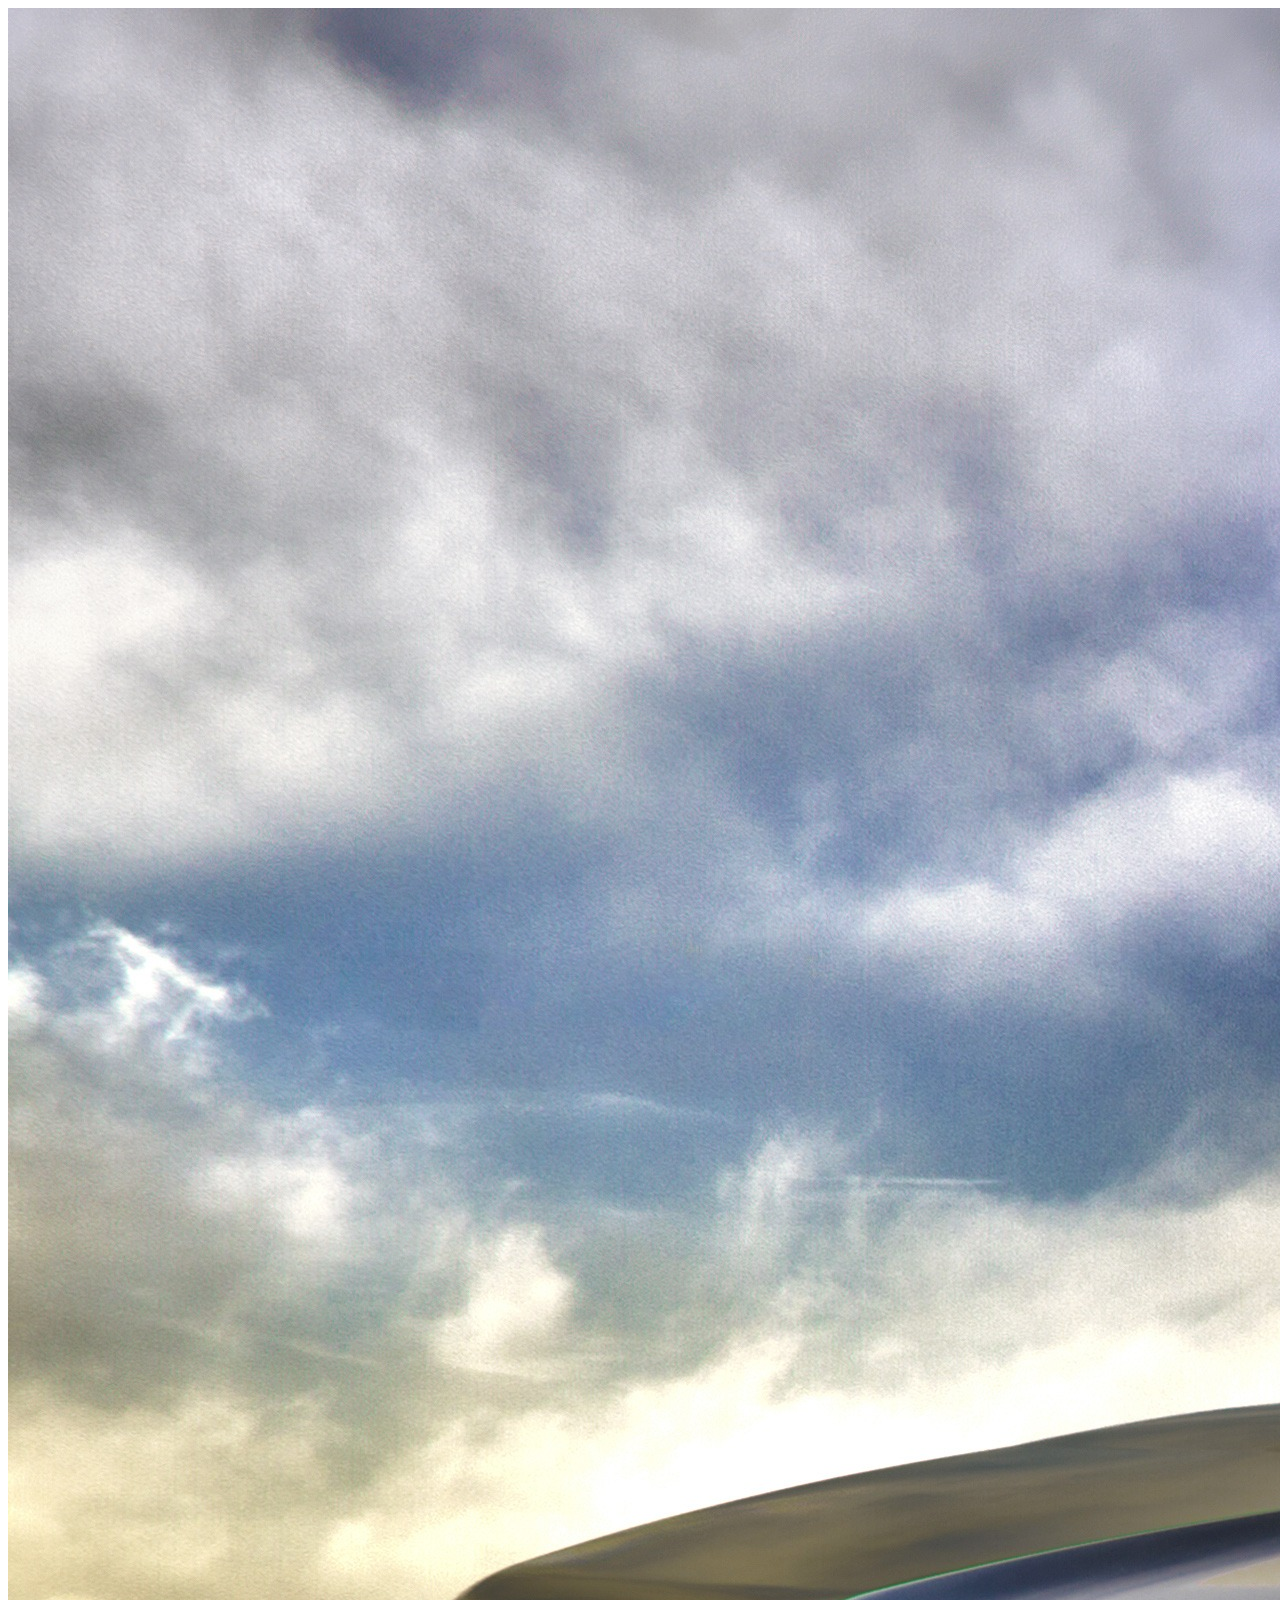
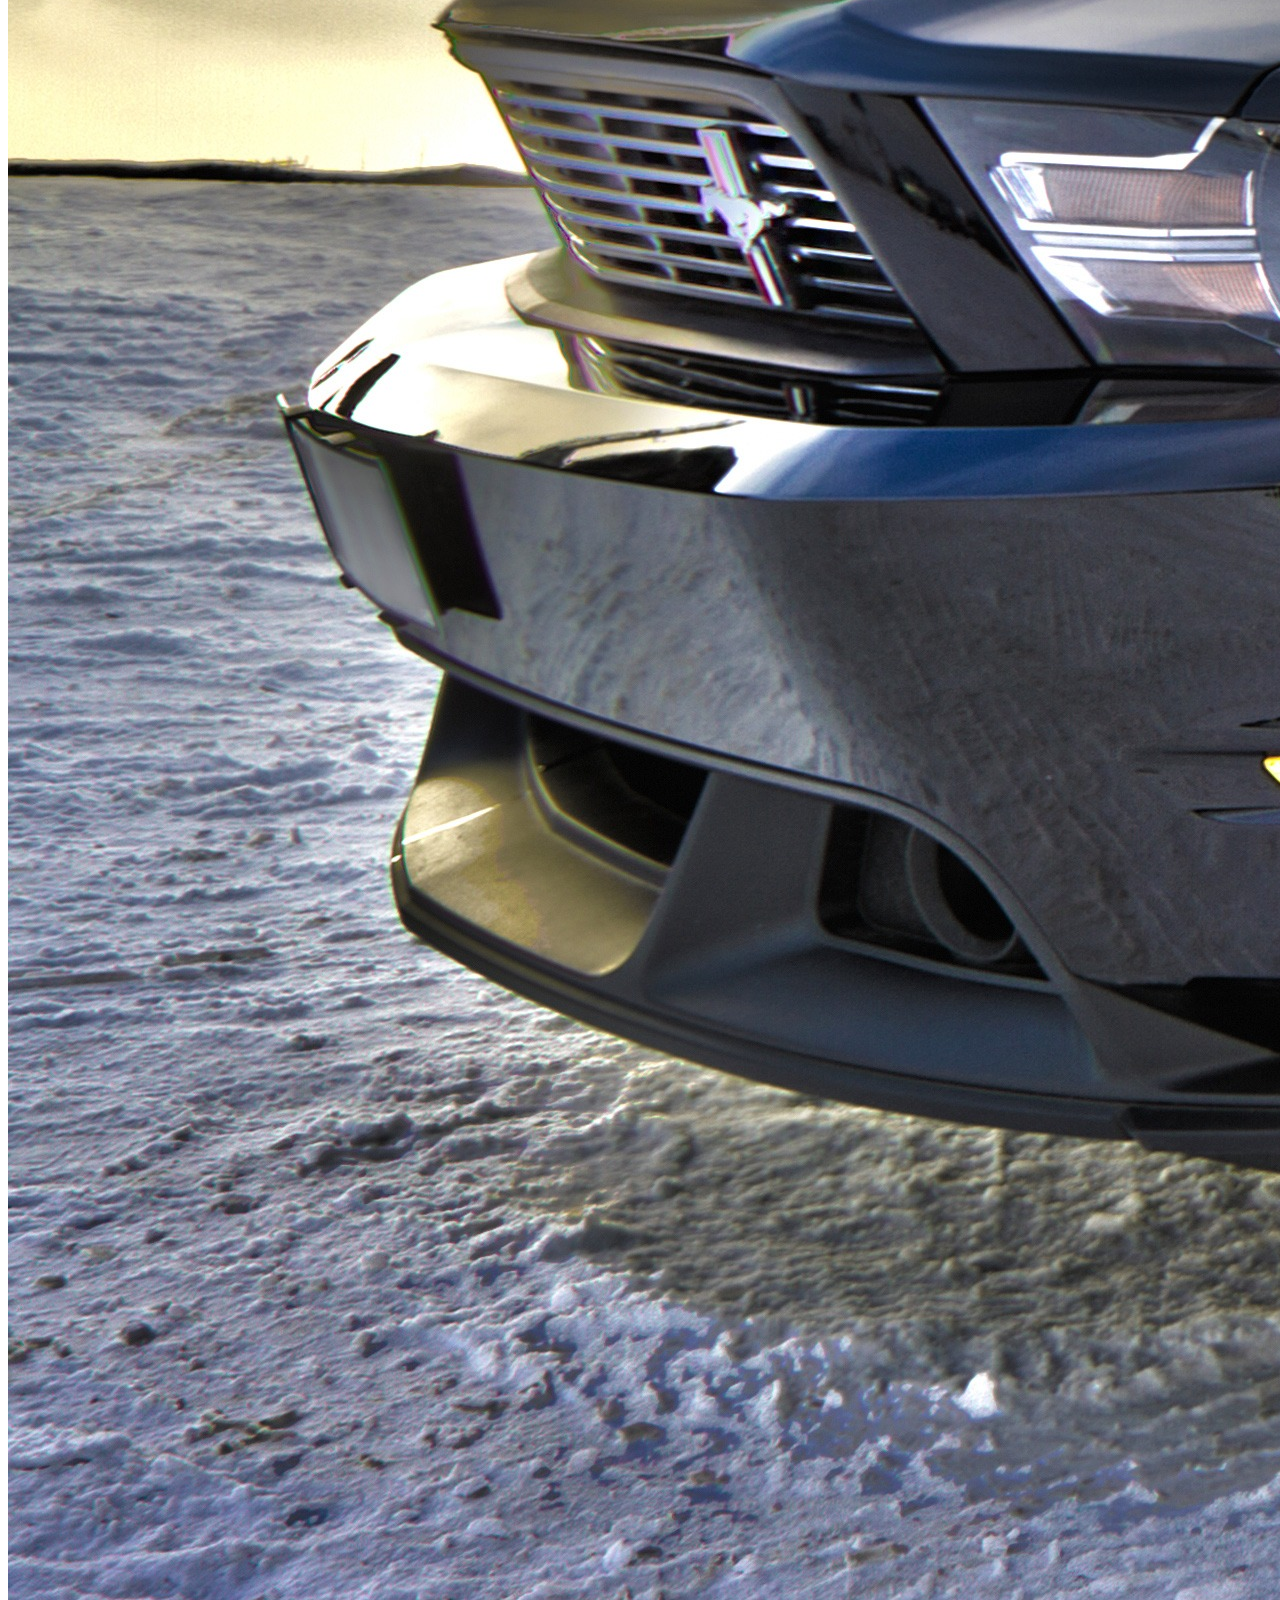
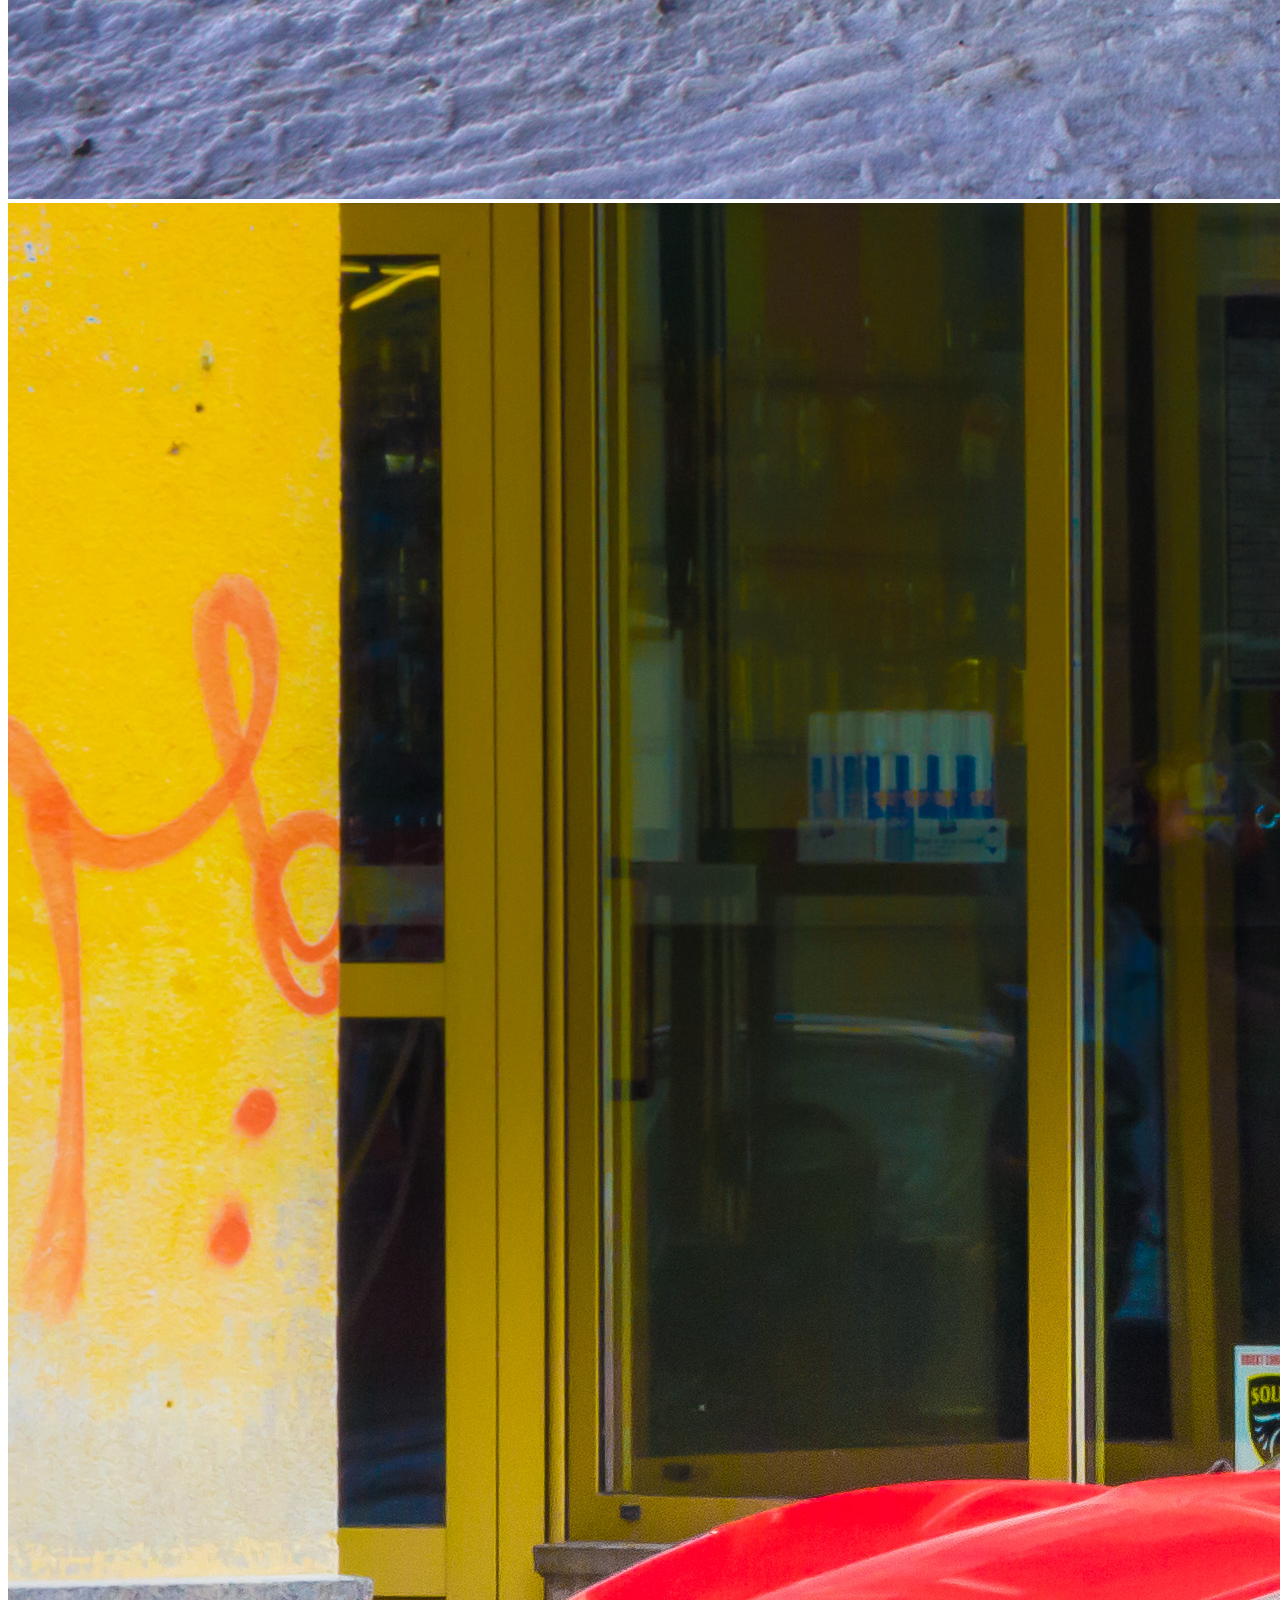
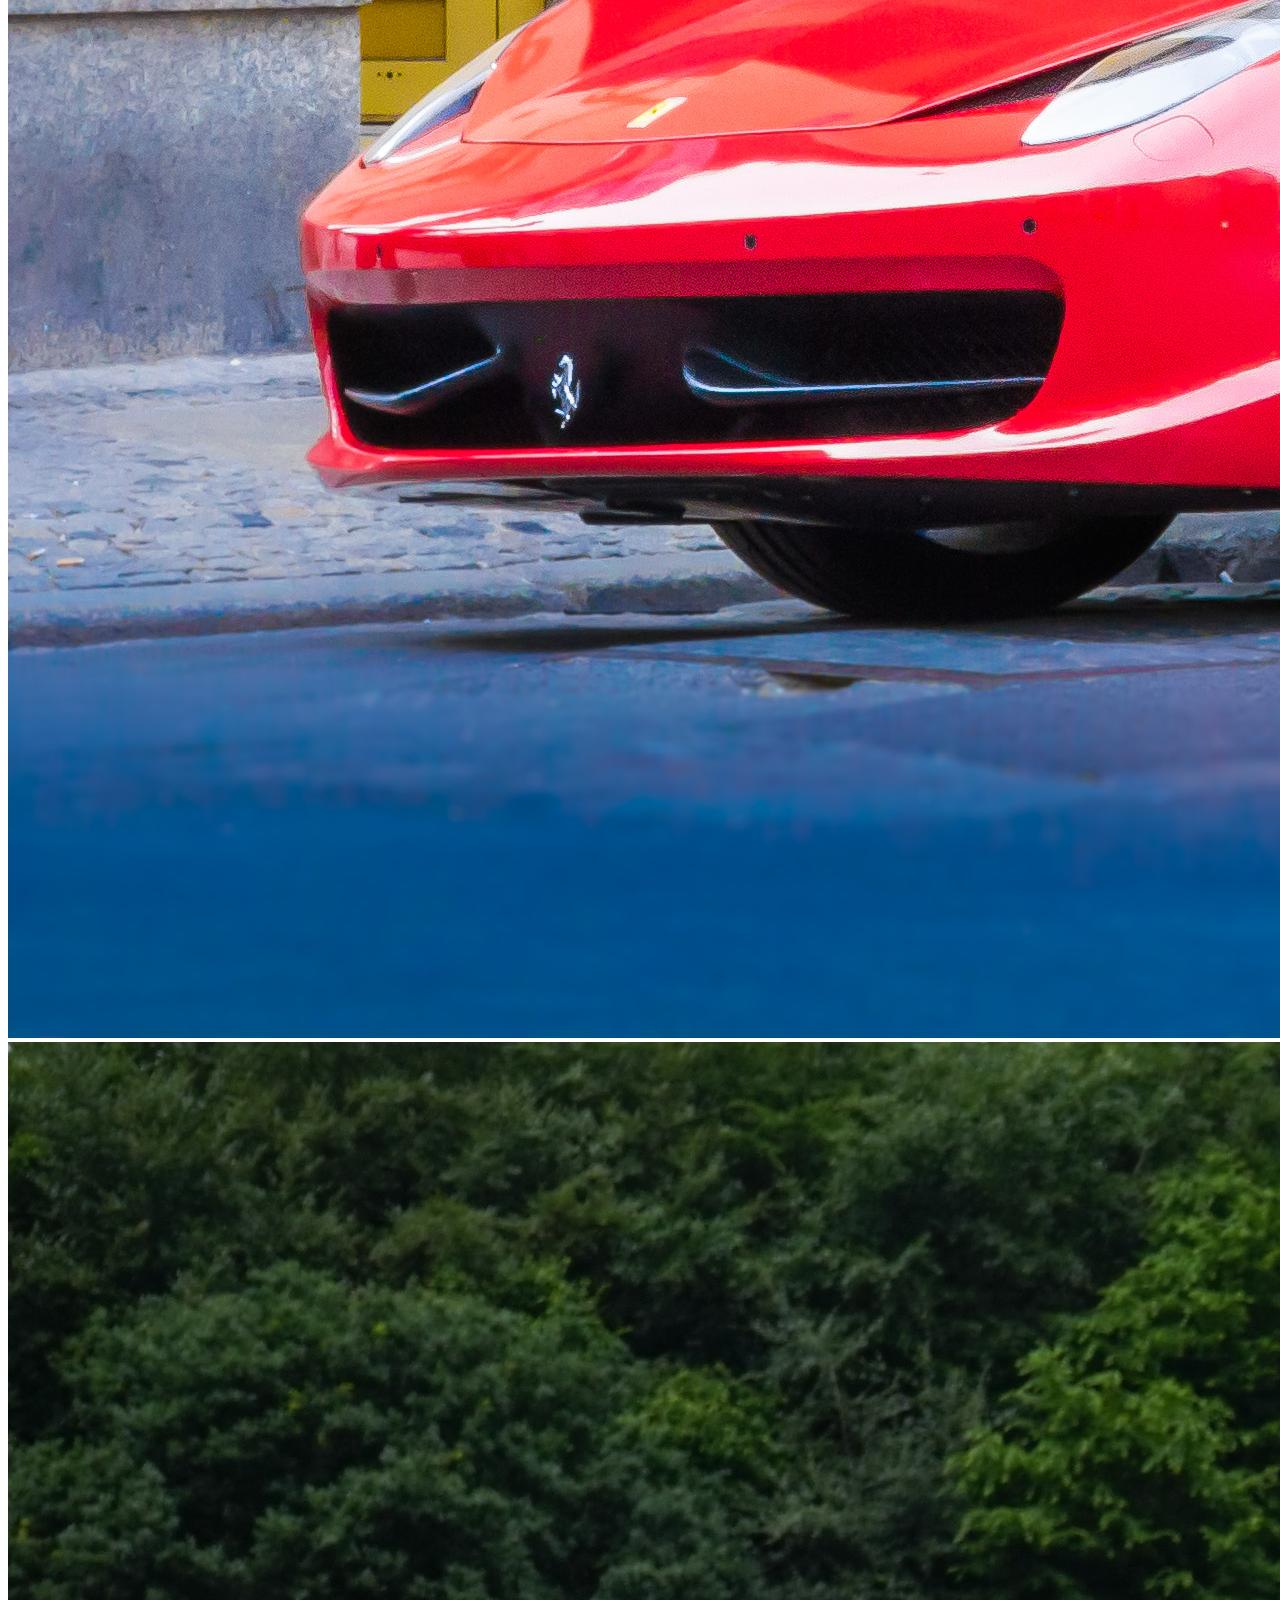
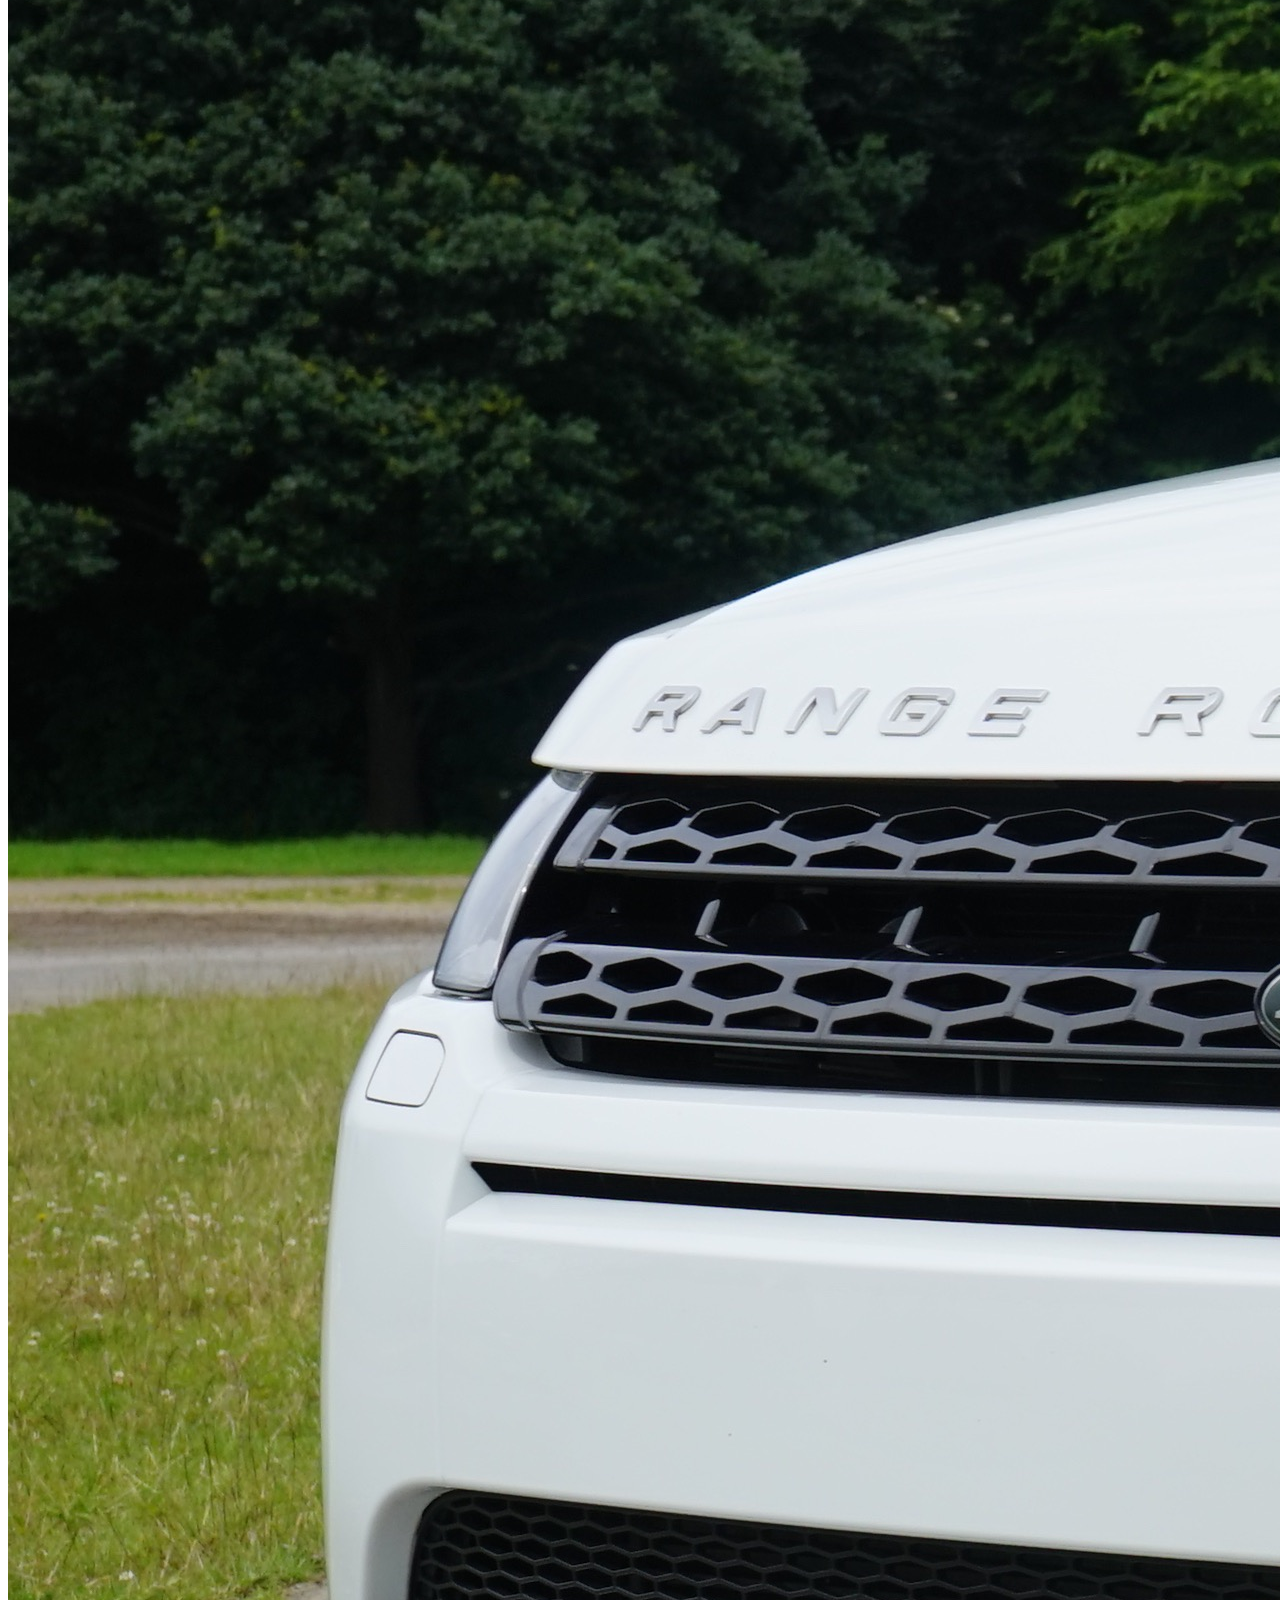
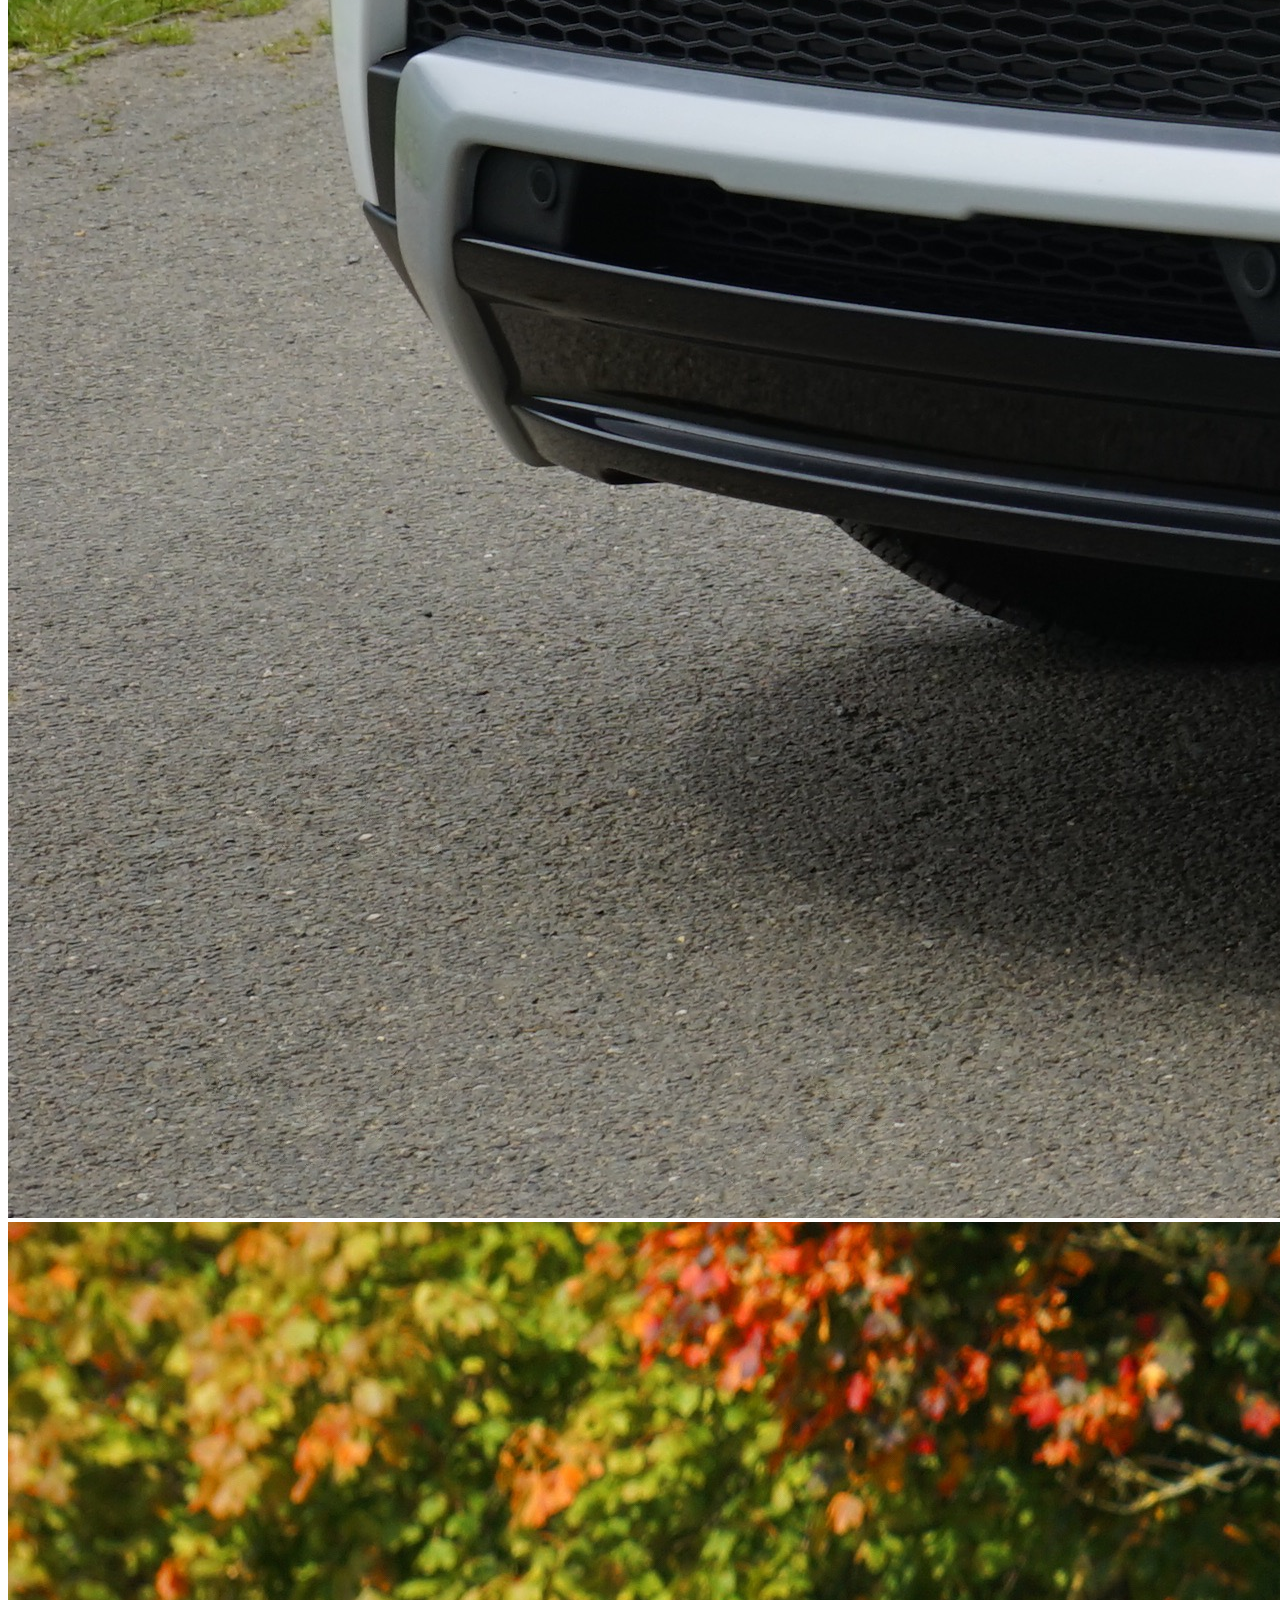
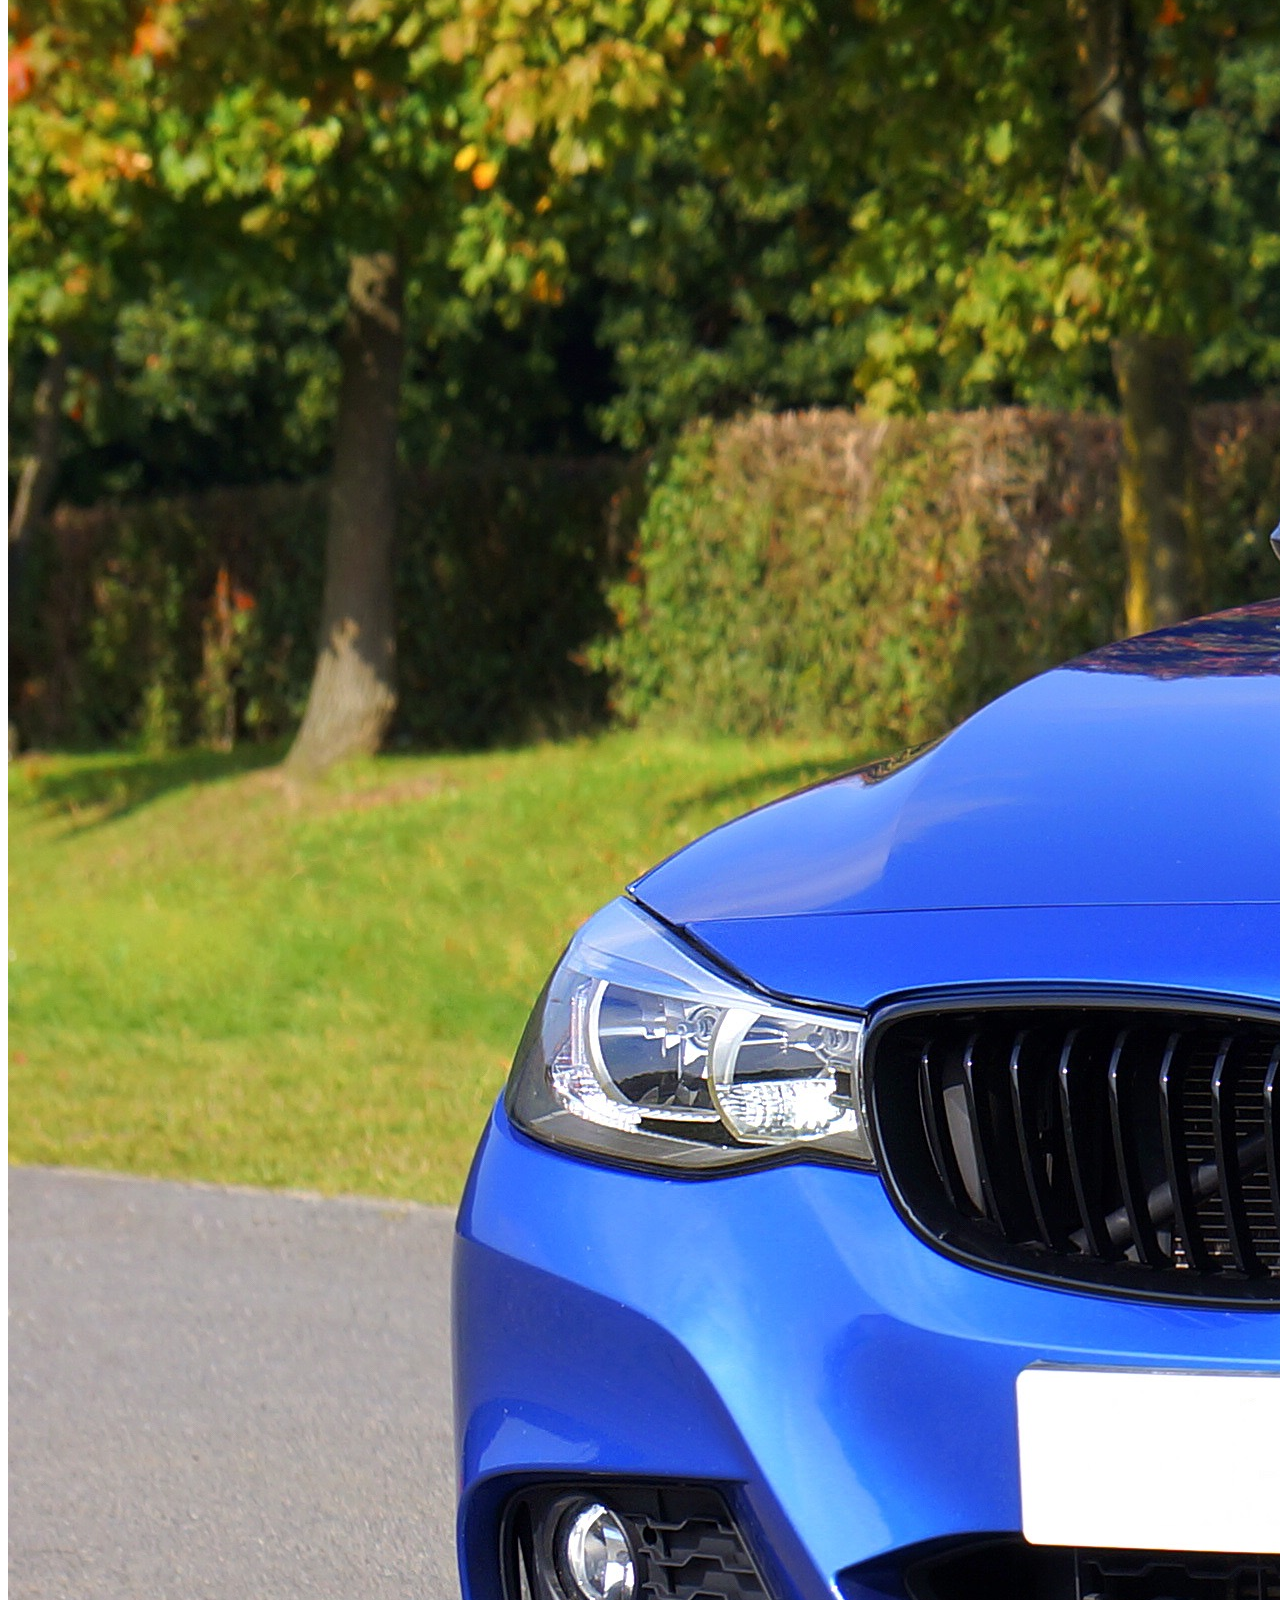
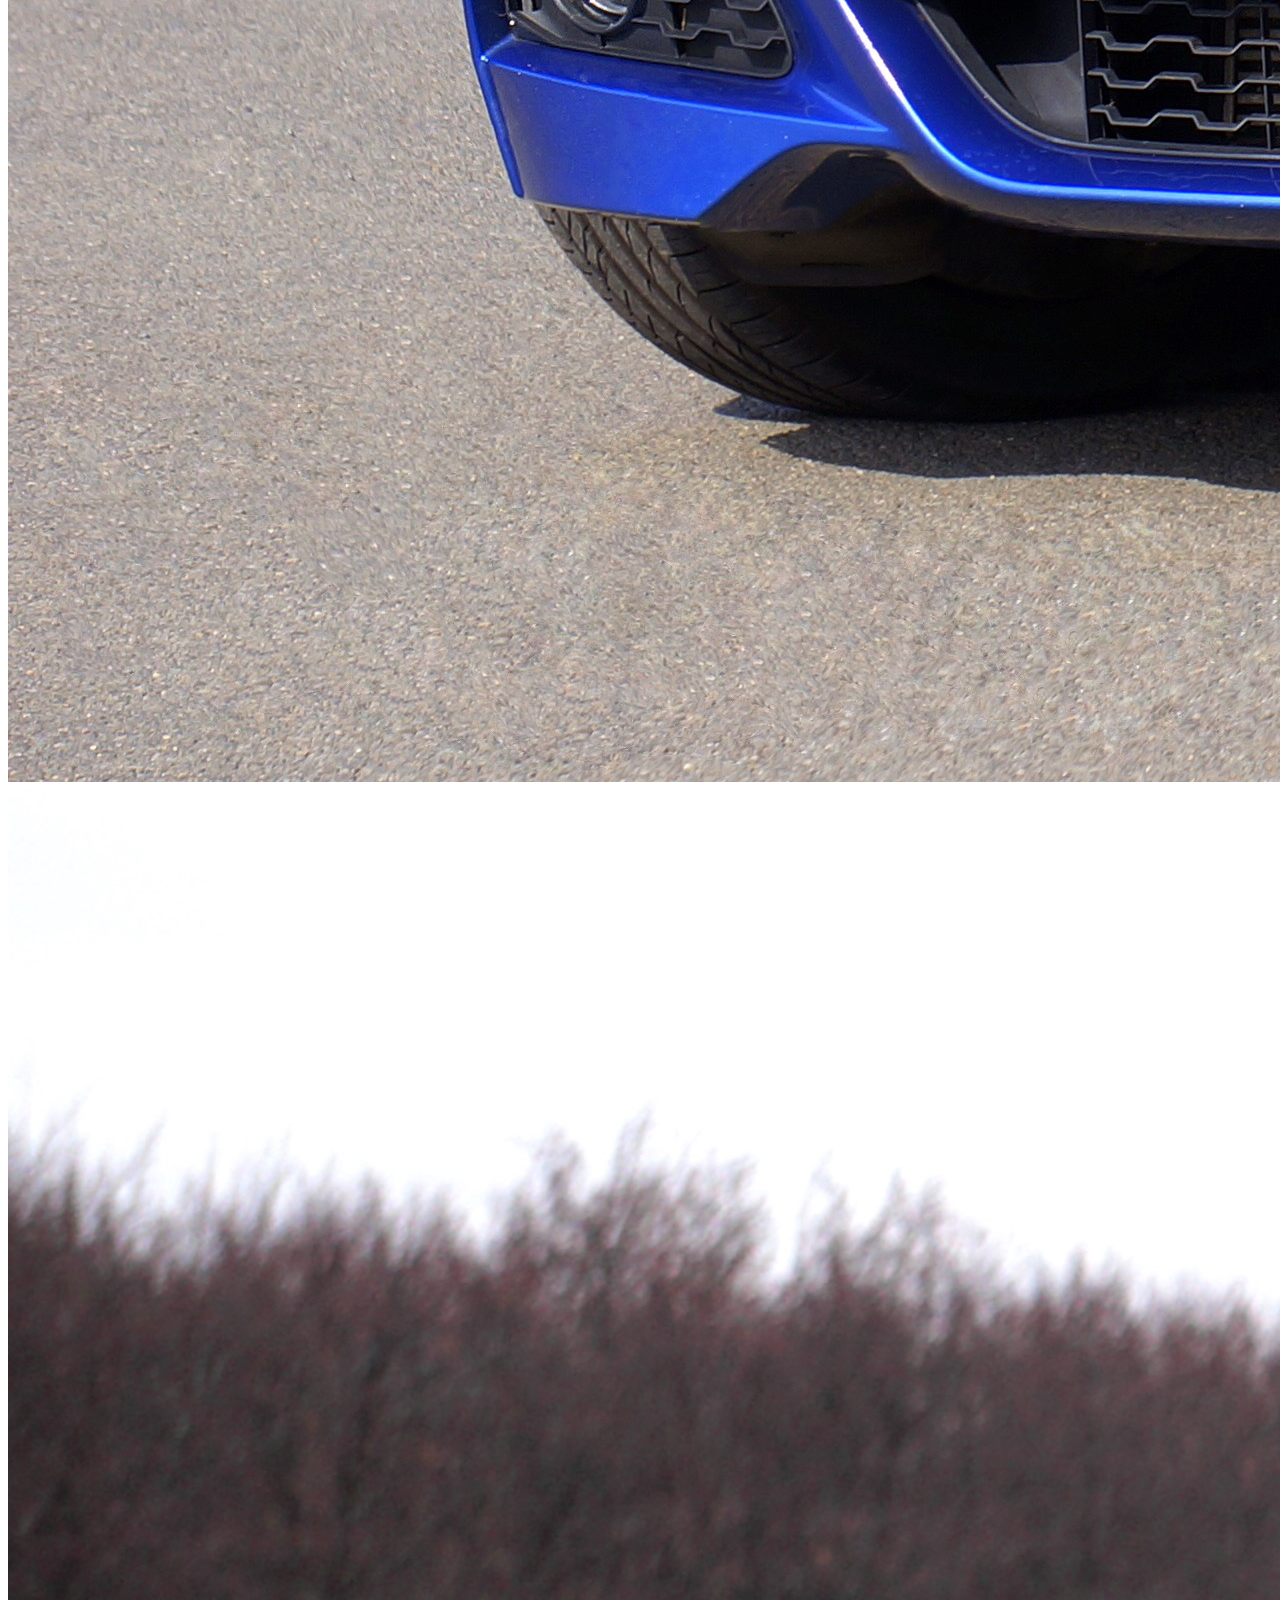
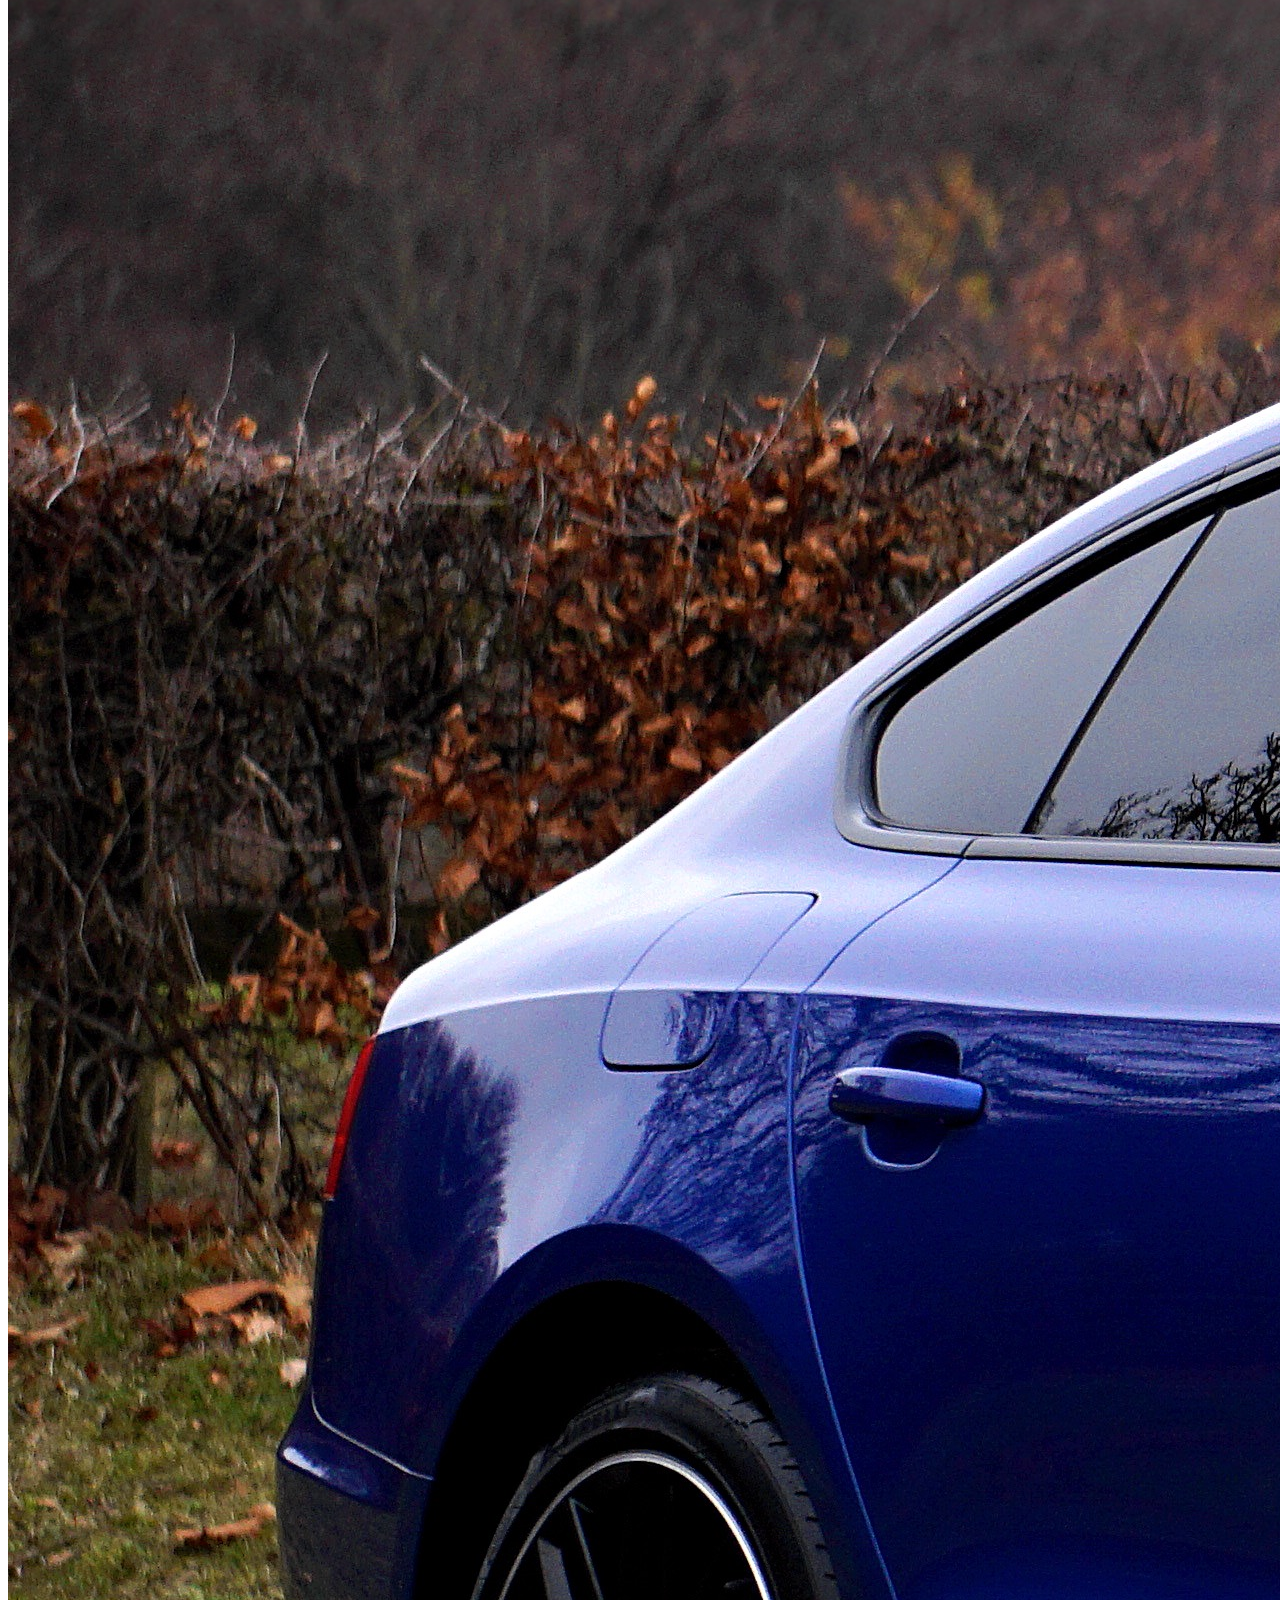
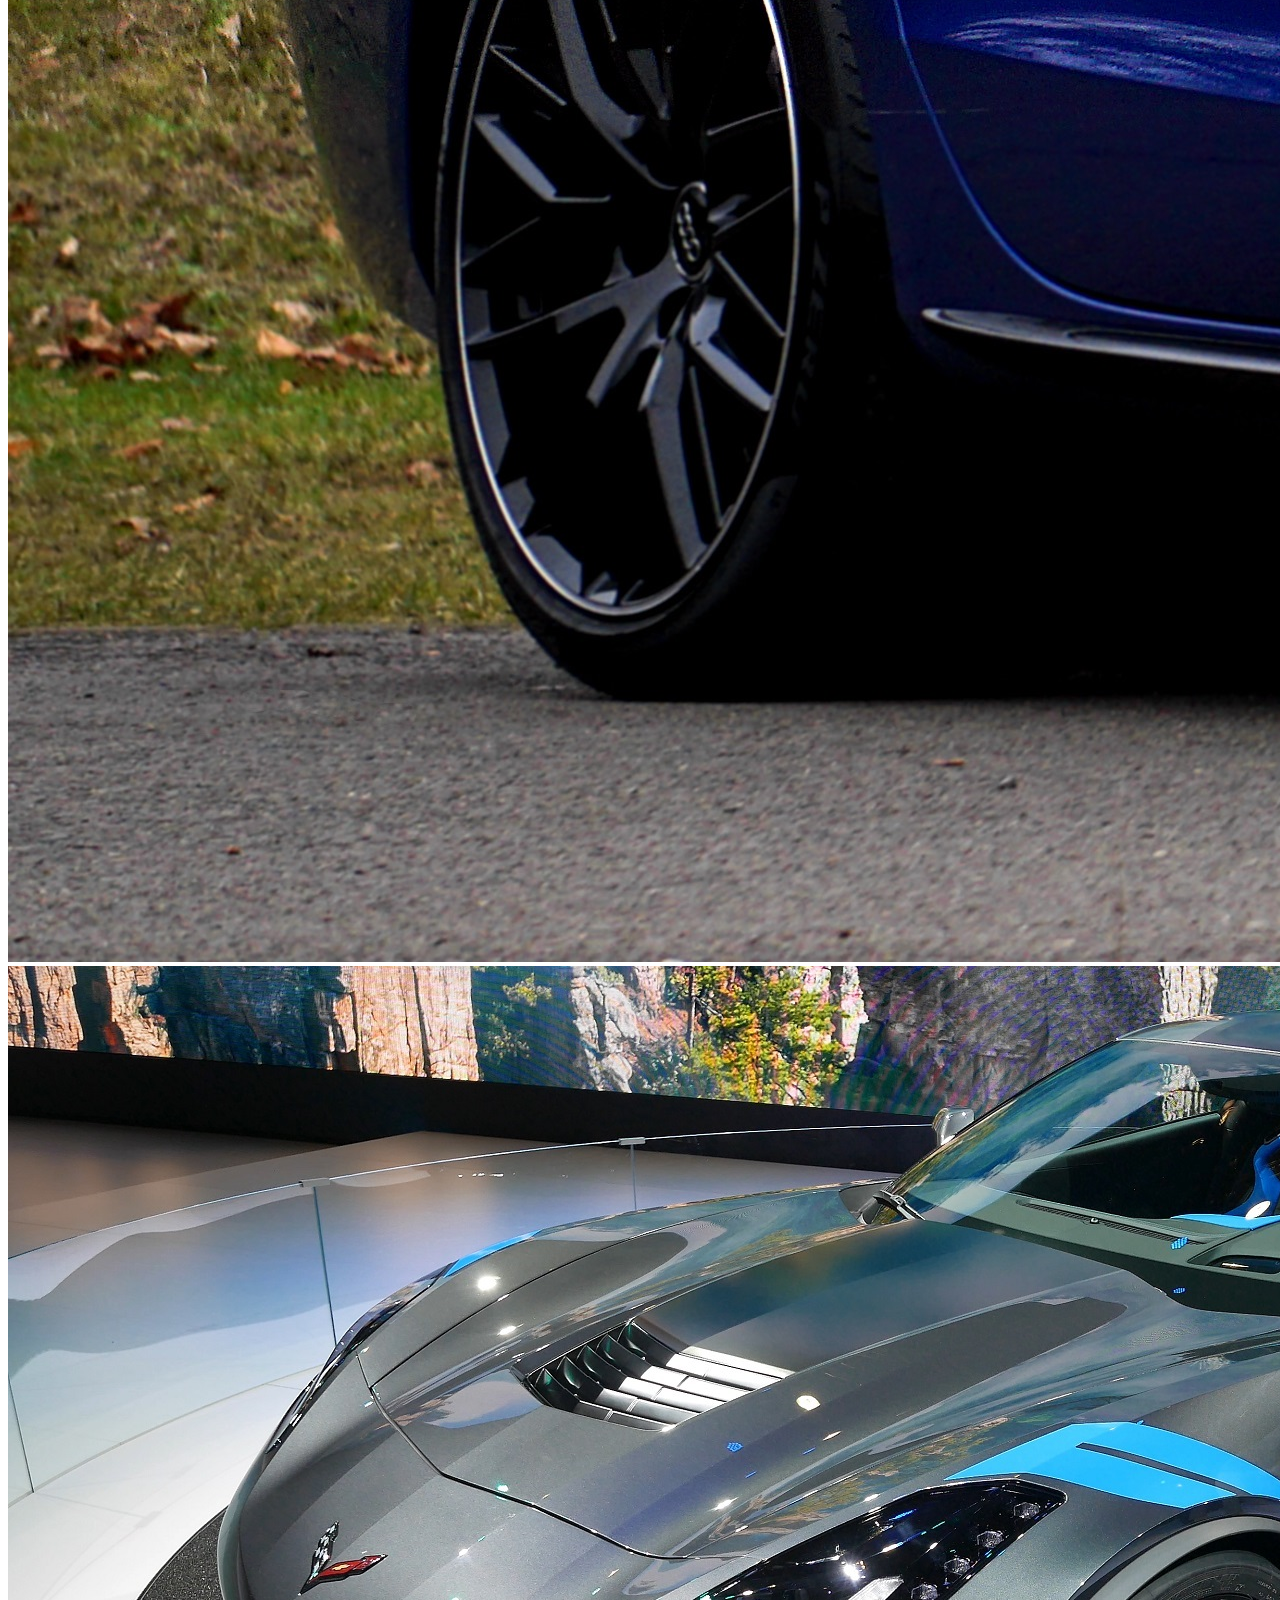
==== views/cars.html @ 50d8c347 "initial commit" ====
<!DOCTYPE html>
<html lang="en">
<head>
	<meta charset="UTF-8">
	<meta name="viewport" content="width=device-width, initial-scale=1.0">
	<meta http-equiv="X-UA-Compatible" content="ie=edge">
	<link rel="stylesheet" href="/stylesheets/styles">
	<title>Cars</title>
</head>
<body>
	<img src="/images/car1.jpeg" alt="cool car">
	<img src="/images/car2.jpeg" alt="cool car">
	<img src="/images/car3.jpeg" alt="cool car">
	<img src="/images/car4.jpeg" alt="cool car">
	<img src="/images/car5.jpeg" alt="cool car">
	<img src="/images/car6.jpeg" alt="cool car">
</body>
</html>
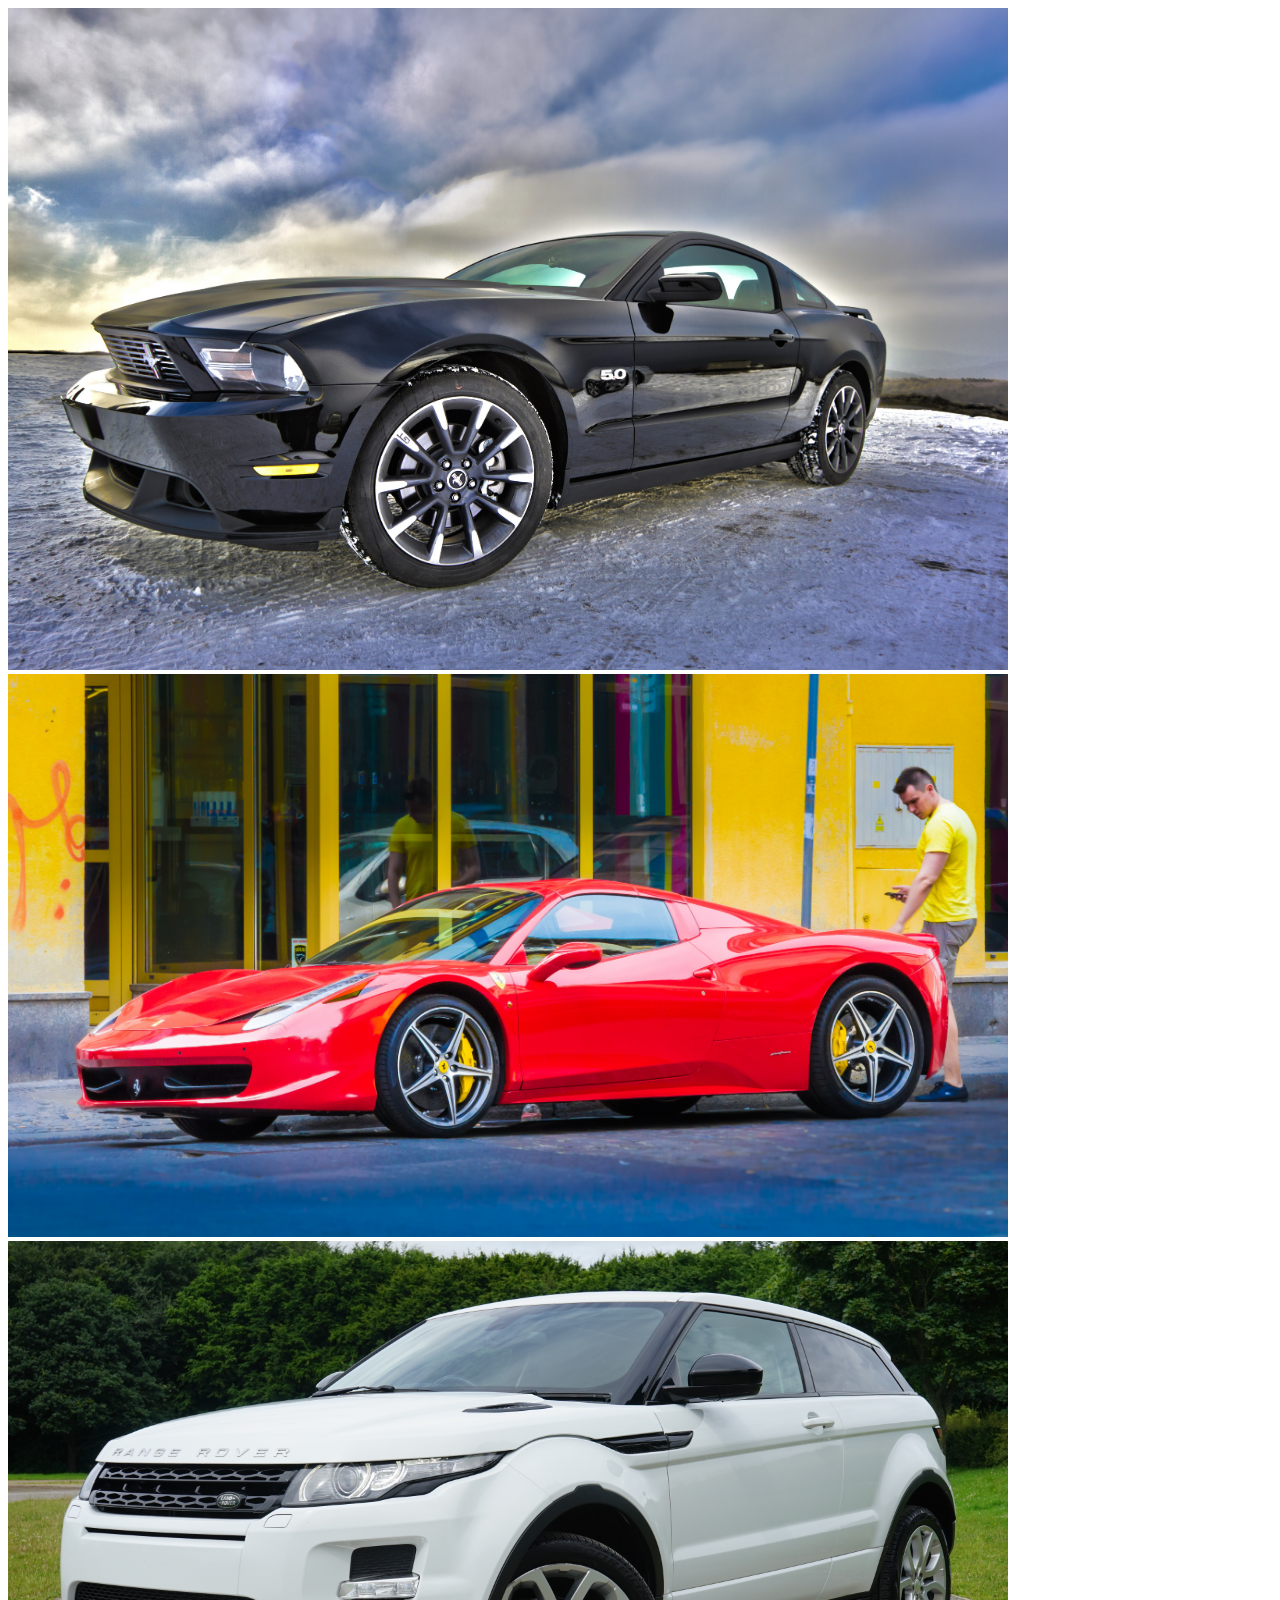
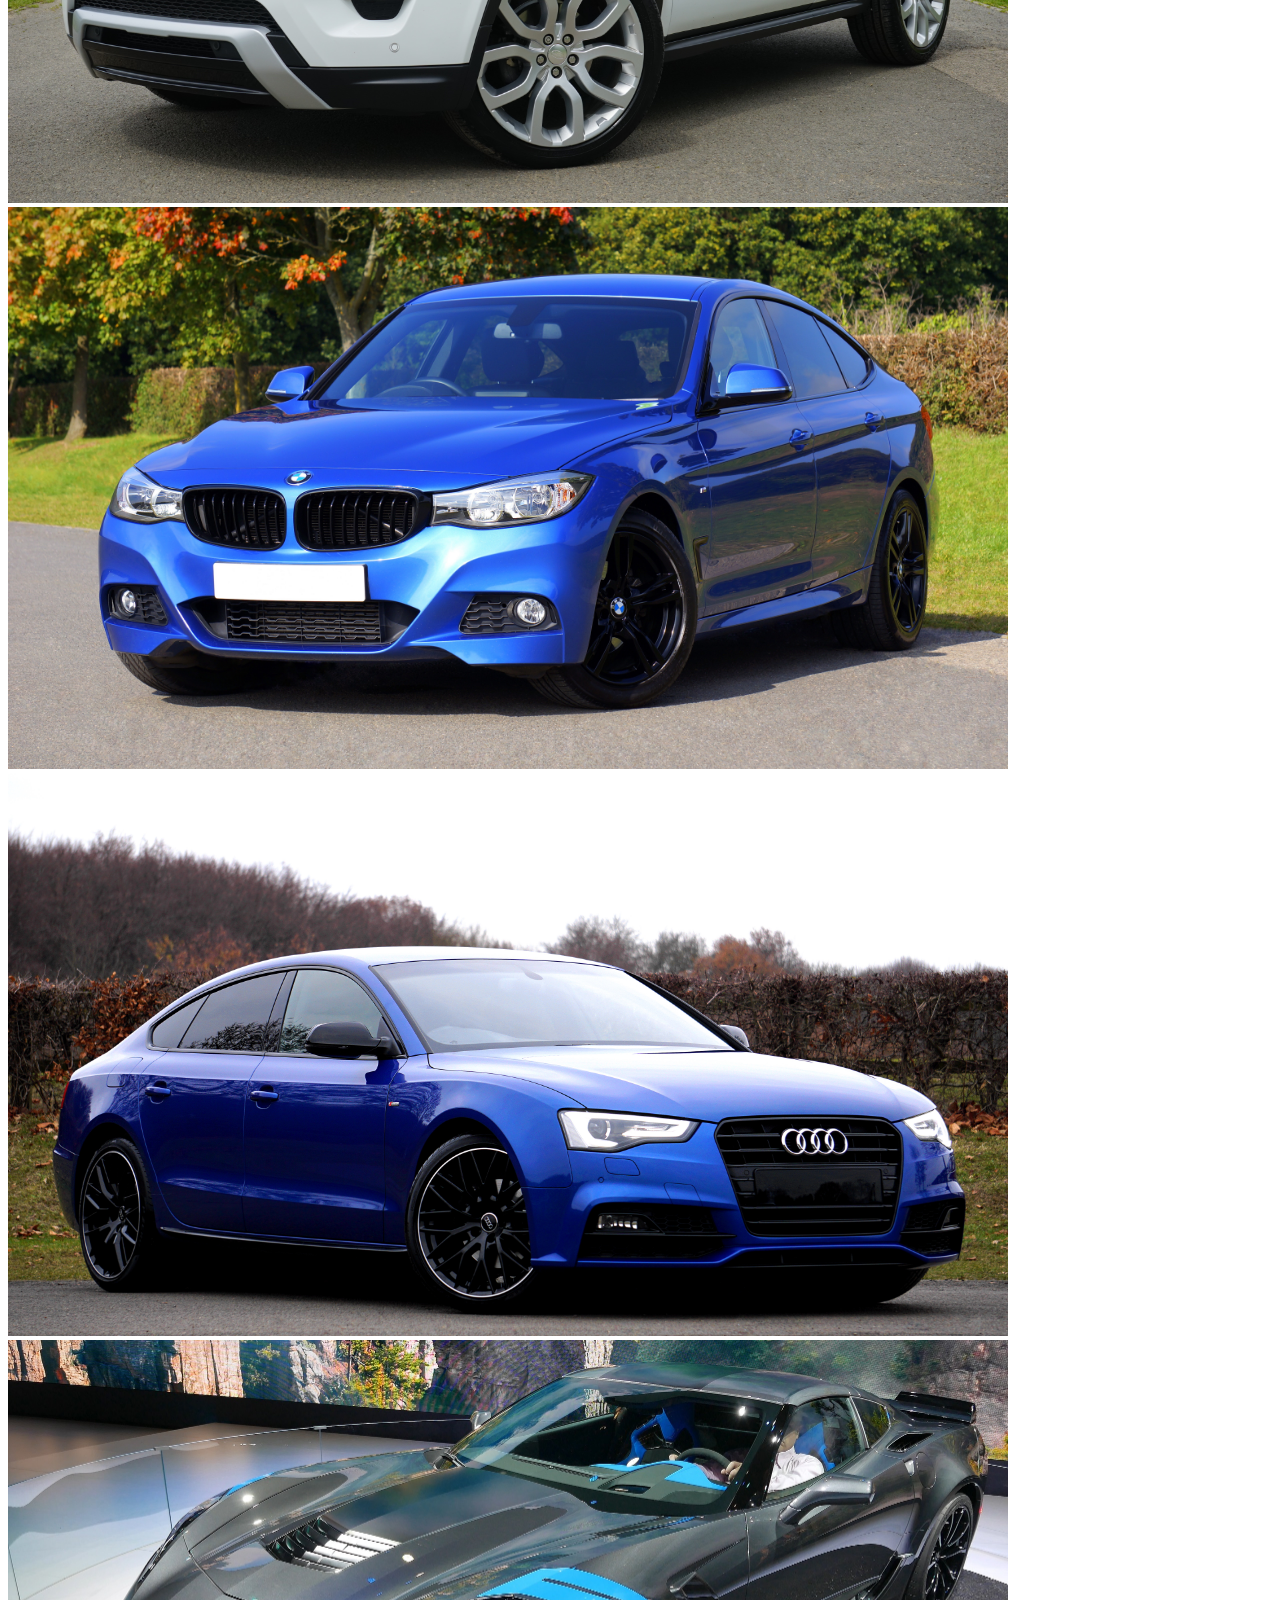
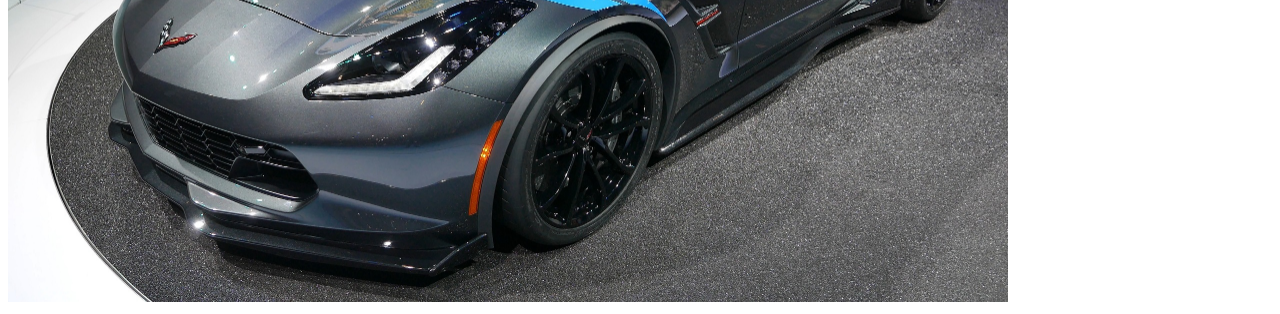
==== commit 18a19ac6: "added custom module for requests" ====
--- a/views/cars.html
+++ b/views/cars.html
@@ -4,7 +4,7 @@
 	<meta charset="UTF-8">
 	<meta name="viewport" content="width=device-width, initial-scale=1.0">
 	<meta http-equiv="X-UA-Compatible" content="ie=edge">
-	<link rel="stylesheet" href="/stylesheets/styles">
+	<link rel="stylesheet" href="/stylesheets/styles.css">
 	<title>Cars</title>
 </head>
 <body>
--- a/stylesheets/styles.css
+++ b/stylesheets/styles.css
@@ -0,0 +1,3 @@
+img{
+	width: 1000px;
+}